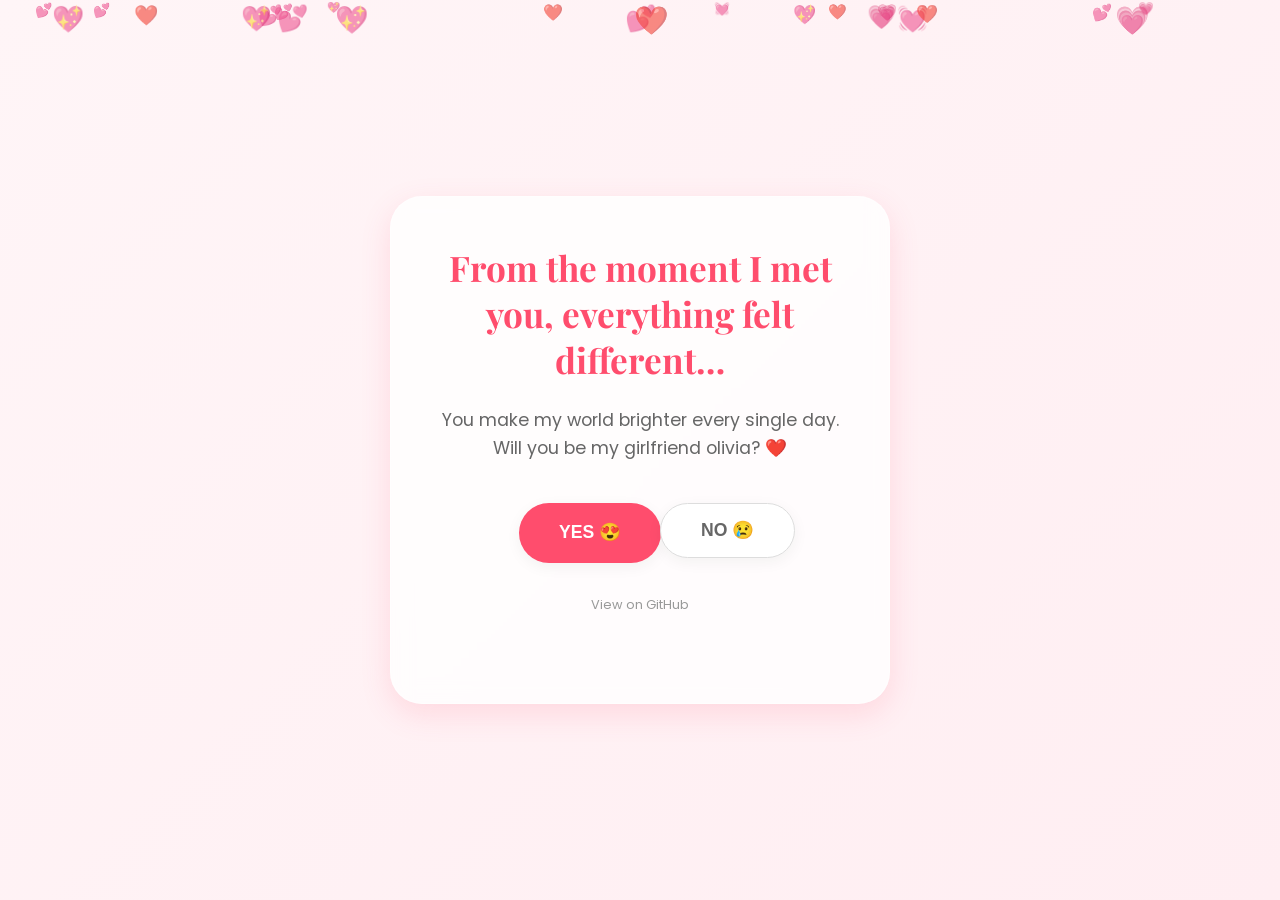
==== index.html @ 6e6ec871 "Rename to index.html for GitHub Pages" ====
<!DOCTYPE html>
<html lang="en">
<head>
    <meta charset="UTF-8">
    <meta name="viewport" content="width=device-width, initial-scale=1.0">
    <title>Will You Be My Girlfriend? ❤️</title>
    <link rel="preconnect" href="https://fonts.googleapis.com">
    <link rel="preconnect" href="https://fonts.gstatic.com" crossorigin>
    <link href="https://fonts.googleapis.com/css2?family=Playfair+Display:ital,wght@0,400..900;1,400..900&family=Poppins:wght@300;400;600&display=swap" rel="stylesheet">
    <style>
        :root {
            --primary-color: #ff4d6d;
            --secondary-color: #ff8fa3;
            --bg-gradient: linear-gradient(135deg, #fff5f7 0%, #ffeef2 100%);
            --glass-bg: rgba(255, 255, 255, 0.8);
            --shadow: 0 10px 30px rgba(255, 77, 109, 0.15);
        }

        * {
            margin: 0;
            padding: 0;
            box-sizing: border-box;
        }

        body {
            font-family: 'Poppins', sans-serif;
            background: var(--bg-gradient);
            height: 100vh;
            display: flex;
            justify-content: center;
            align-items: center;
            overflow: hidden;
            position: relative;
        }

        /* Floating Hearts Background */
        .bg-hearts {
            position: absolute;
            top: 0;
            left: 0;
            width: 100%;
            height: 100%;
            pointer-events: none;
            z-index: 0;
        }

        .heart-particle {
            position: absolute;
            color: var(--secondary-color);
            opacity: 0.6;
            animation: float-up linear infinite;
        }

        @keyframes float-up {
            0% {
                transform: translateY(110vh) scale(0) rotate(0deg);
                opacity: 0;
            }
            10% {
                opacity: 0.6;
            }
            100% {
                transform: translateY(-10vh) scale(1) rotate(360deg);
                opacity: 0;
            }
        }

        /* Container Card */
        .container {
            background: var(--glass-bg);
            backdrop-filter: blur(10px);
            padding: 3rem;
            border-radius: 2rem;
            box-shadow: var(--shadow);
            text-align: center;
            max-width: 500px;
            width: 90%;
            z-index: 10;
            border: 1px solid rgba(255, 255, 255, 0.4);
            transition: all 0.5s cubic-bezier(0.175, 0.885, 0.32, 1.275);
            animation: fadeIn 1s ease-out;
        }

        @keyframes fadeIn {
            from { opacity: 0; transform: translateY(20px); }
            to { opacity: 1; transform: translateY(0); }
        }

        .main-content h1 {
            font-family: 'Playfair Display', serif;
            font-size: 2.2rem;
            color: var(--primary-color);
            margin-bottom: 1.5rem;
            line-height: 1.3;
        }

        .main-content p {
            color: #666;
            font-size: 1.1rem;
            margin-bottom: 2.5rem;
            line-height: 1.6;
        }

        /* Buttons Styling */
        .buttons {
            display: flex;
            justify-content: center;
            gap: 1.5rem;
            position: relative;
            min-height: 60px;
        }

        .btn {
            padding: 1rem 2.5rem;
            border: none;
            border-radius: 3rem;
            font-size: 1.1rem;
            font-weight: 600;
            cursor: pointer;
            transition: all 0.3s ease;
            box-shadow: 0 4px 15px rgba(0, 0, 0, 0.05);
            display: flex;
            align-items: center;
            justify-content: center;
            gap: 8px;
        }

        .btn-yes {
            background: var(--primary-color);
            color: white;
        }

        .btn-yes:hover {
            transform: scale(1.1);
            background: #ff3355;
            box-shadow: 0 8px 25px rgba(255, 77, 109, 0.4);
        }

        .btn-no {
            background: white;
            color: #666;
            border: 1px solid #ddd;
            position: absolute; /* Needed for dodging */
            left: 50%;
            margin-left: 20px; /* Offset from center initially */
        }

        /* Special Offset for Yes button to make room */
        .btn-yes {
            position: relative;
            right: 50px;
        }

        /* Success State */
        .success-content {
            display: none;
        }

        .success-content h1 {
            font-size: 2.5rem;
        }

        .celebration-img {
            width: 150px;
            margin-bottom: 1rem;
            animation: pulse 2s infinite;
        }

        @keyframes pulse {
            0% { transform: scale(1); }
            50% { transform: scale(1.1); }
            100% { transform: scale(1); }
        }

        /* Confetti simulation */
        .confetti {
            position: absolute;
            width: 10px;
            height: 10px;
            background: var(--primary-color);
            top: -10px;
            z-index: 5;
            border-radius: 50%;
        }

        /* Mobile Adjustments */
        @media (max-width: 480px) {
            .container {
                padding: 2rem 1.5rem;
            }
            .main-content h1 {
                font-size: 1.8rem;
            }
            .buttons {
                flex-direction: column;
                align-items: center;
                gap: 1rem;
                height: 150px;
            }
            .btn-no {
                position: absolute;
                left: 50% !important;
                margin-left: -65px !important;
                bottom: 20px;
            }
            .btn-yes {
                position: absolute;
                left: 50% !important;
                margin-left: -65px !important;
                top: 0;
            }
        }
    </style>
</head>
<body>

    <div class="bg-hearts" id="hearts-bg"></div>

    <div class="container" id="main-container">
        <!-- Main Question State -->
        <div class="main-content" id="question-state">
            <h1>From the moment I met you, everything felt different…</h1>
            <p>You make my world brighter every single day. <br>Will you be my girlfriend olivia? ❤️</p>
            
            <div class="buttons">
                <button class="btn btn-yes" id="yes-btn">YES 😍</button>
                <button class="btn btn-no" id="no-btn">NO 😢</button>
            </div>
            <p style="margin-top: 2rem; font-size: 0.8rem; color: #999;"><a href="https://github.com/casashler/love-project" target="_blank" style="color: #999; text-decoration: none;">View on GitHub</a></p>
        </div>

        <!-- Success State -->
        <div class="success-content" id="success-state">
            <div id="celebration-icon">❤️</div>
            <h1>Yay! You just made me the happiest person alive!</h1>
            <p>I promise to love, cherish, and always make you smile. I love you! 💖</p>
            <button class="btn btn-yes" style="margin: 0 auto; right: 0;" onclick="location.reload()">Start Over ✨</button>
        </div>
    </div>

    <script>
        // --- Floating Hearts Background ---
        const heartsBg = document.getElementById('hearts-bg');
        const heartIcons = ['❤️', '💖', '💕', '💗', '💓'];

        function createHeart() {
            const heart = document.createElement('div');
            heart.classList.add('heart-particle');
            heart.innerHTML = heartIcons[Math.floor(Math.random() * heartIcons.length)];
            
            // Random properties
            const left = Math.random() * 100;
            const size = Math.random() * 20 + 10;
            const duration = Math.random() * 5 + 5;
            const delay = Math.random() * 5;

            heart.style.left = left + '%';
            heart.style.fontSize = size + 'px';
            heart.style.animationDuration = duration + 's';
            heart.style.animationDelay = delay + 's';

            heartsBg.appendChild(heart);

            // Remove heart after animation
            setTimeout(() => {
                heart.remove();
            }, (duration + delay) * 1000);
        }

        // Initialize background hearts
        for(let i = 0; i < 20; i++) {
            createHeart();
        }
        setInterval(createHeart, 400);

        // --- No Button Dodge Logic ---
        const noBtn = document.getElementById('no-btn');
        const container = document.getElementById('main-container');

        const moveNoButton = () => {
            const containerRect = container.getBoundingClientRect();
            const btnRect = noBtn.getBoundingClientRect();

            // Calculate max boundaries within the container or slightly outside for fun
            // But let's keep it within the screen viewport for accessibility
            const maxX = window.innerWidth - btnRect.width - 20;
            const maxY = window.innerHeight - btnRect.height - 20;

            const randomX = Math.floor(Math.random() * maxX);
            const randomY = Math.floor(Math.random() * maxY);

            // Change to fixed position once it starts moving
            noBtn.style.position = 'fixed';
            noBtn.style.left = randomX + 'px';
            noBtn.style.top = randomY + 'px';
            noBtn.style.margin = '0';
            noBtn.style.zIndex = '1000';
        };

        noBtn.addEventListener('mouseover', moveNoButton);
        noBtn.addEventListener('touchstart', (e) => {
            e.preventDefault();
            moveNoButton();
        });

        // --- Yes Button Success Logic ---
        const yesBtn = document.getElementById('yes-btn');
        const questionState = document.getElementById('question-state');
        const successState = document.getElementById('success-state');

        yesBtn.addEventListener('click', () => {
            // Fade out question
            questionState.style.opacity = '0';
            
            setTimeout(() => {
                questionState.style.display = 'none';
                successState.style.display = 'block';
                successState.style.opacity = '0';
                
                // Trigger reflow for animation
                setTimeout(() => {
                    successState.style.transition = 'opacity 1s ease';
                    successState.style.opacity = '1';
                    container.style.transform = 'scale(1.05)';
                    createConfetti();
                }, 50);
            }, 500);
        });

        // --- Confetti Effect ---
        function createConfetti() {
            for(let i = 0; i < 100; i++) {
                const confetti = document.createElement('div');
                confetti.classList.add('confetti');
                
                const colors = ['#ff4d6d', '#ff8fa3', '#ffccd5', '#ffb3c1', '#ffffff'];
                confetti.style.background = colors[Math.floor(Math.random() * colors.length)];
                
                confetti.style.left = Math.random() * 100 + 'vw';
                confetti.style.width = Math.random() * 8 + 5 + 'px';
                confetti.style.height = confetti.style.width;
                confetti.style.opacity = Math.random();
                
                const duration = Math.random() * 3 + 2;
                confetti.style.transition = `transform ${duration}s linear, opacity ${duration}s ease-out`;
                
                document.body.appendChild(confetti);

                // Animate down
                setTimeout(() => {
                    confetti.style.transform = `translateY(${window.innerHeight + 20}px) rotate(${Math.random() * 360}deg)`;
                    confetti.style.opacity = '0';
                }, 100);

                setTimeout(() => {
                    confetti.remove();
                }, duration * 1000);
            }
        }
    </script>
</body>
</html>
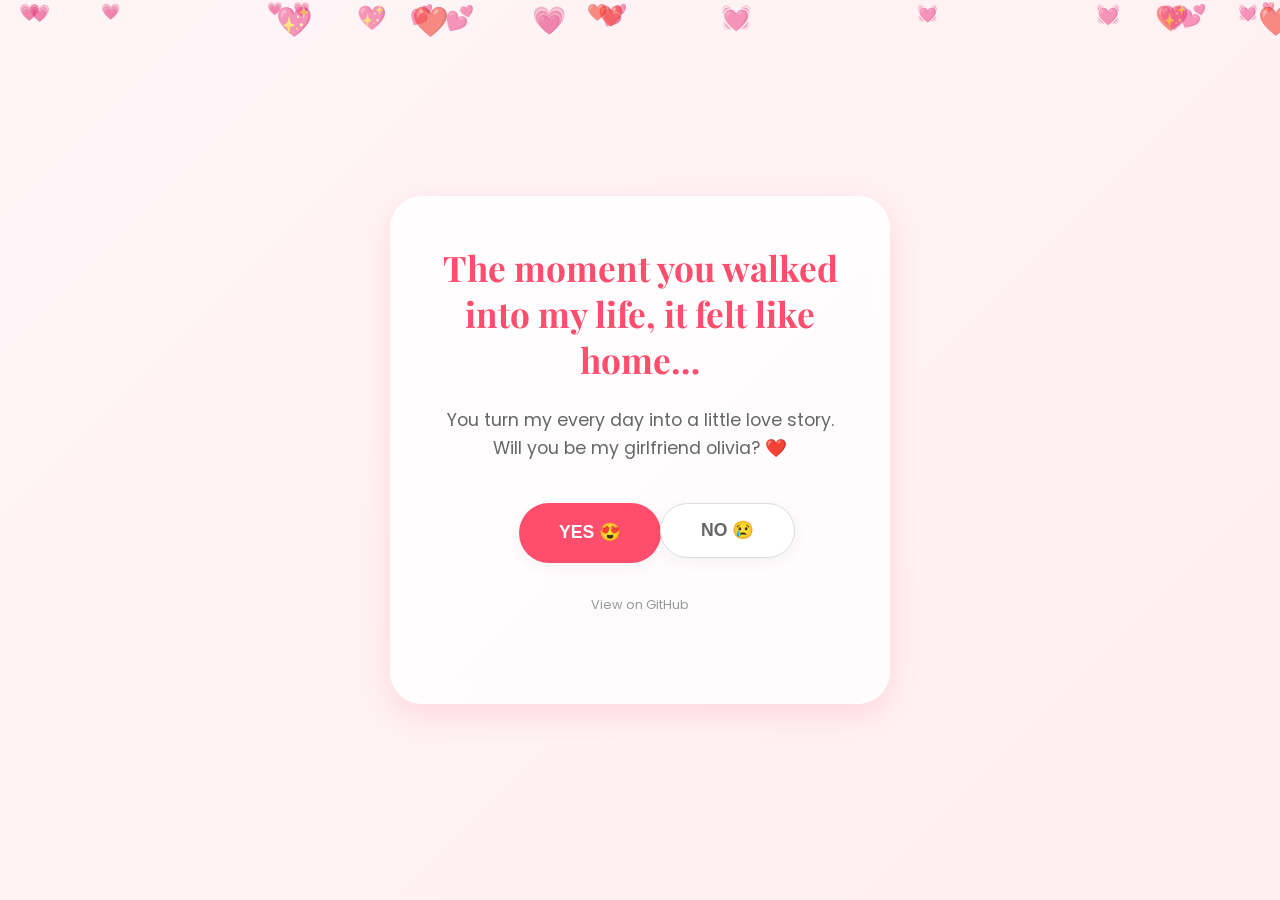
==== commit 1b60d242: "Update love message text" ====
--- a/index.html
+++ b/index.html
@@ -219,9 +219,8 @@
     <div class="container" id="main-container">
         <!-- Main Question State -->
         <div class="main-content" id="question-state">
-            <h1>From the moment I met you, everything felt different…</h1>
-            <p>You make my world brighter every single day. <br>Will you be my girlfriend olivia? ❤️</p>
-            
+            <h1>The moment you walked into my life, it felt like home…</h1>
+<p>You turn my every day into a little love story. <br>Will you be my girlfriend olivia? ❤️</p>
             <div class="buttons">
                 <button class="btn btn-yes" id="yes-btn">YES 😍</button>
                 <button class="btn btn-no" id="no-btn">NO 😢</button>
@@ -232,8 +231,8 @@
         <!-- Success State -->
         <div class="success-content" id="success-state">
             <div id="celebration-icon">❤️</div>
-            <h1>Yay! You just made me the happiest person alive!</h1>
-            <p>I promise to love, cherish, and always make you smile. I love you! 💖</p>
+            <h1>You just made my heart the happiest it’s ever been 💖</h1>
+<p>I’ll hold you close, choose you always, and keep your smile forever. I love you ❤️</p>
             <button class="btn btn-yes" style="margin: 0 auto; right: 0;" onclick="location.reload()">Start Over ✨</button>
         </div>
     </div>
